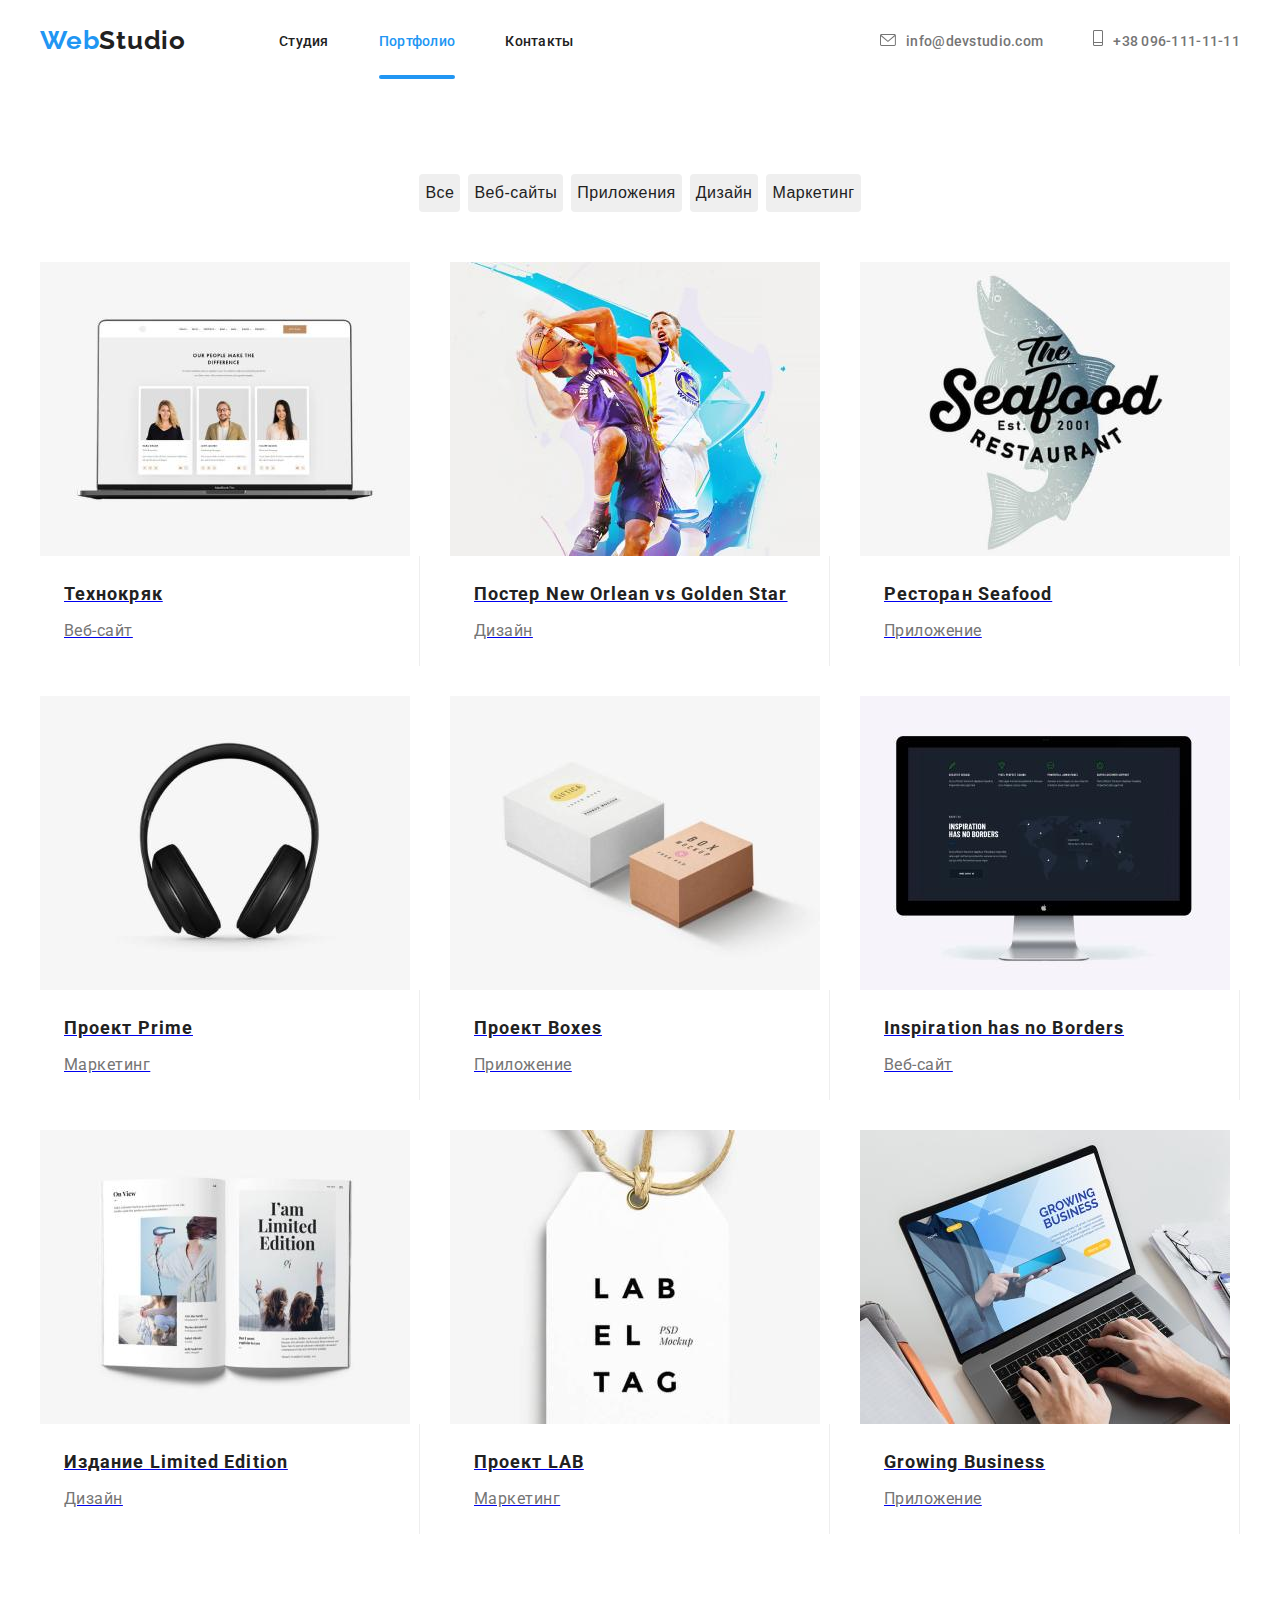
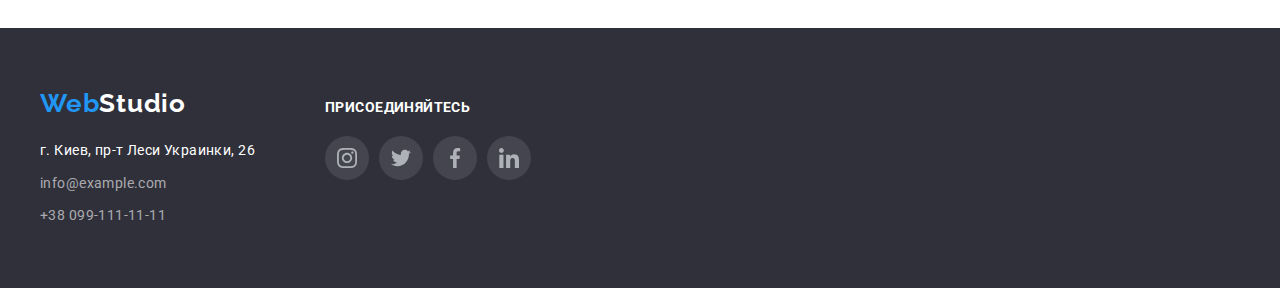
==== portfolio.html @ b7ae753d "animations" ====
<!DOCTYPE html>
<html lang="ru">

<head>
    <meta charset="UTF-8">
    <meta http-equiv="X-UA-Compatible" content="IE=edge">
    <meta name="viewport" content="width=device-width, initial-scale=1.0">
    <title>Portfolio</title>
    <link rel="preconnect" href="https://fonts.googleapis.com">
    <link rel="preconnect" href="https://fonts.gstatic.com" crossorigin>
    <link href="https://fonts.googleapis.com/css2?family=Raleway:wght@700&family=Roboto:wght@400;500;700&display=swap"
        rel="stylesheet">
    <link rel="stylesheet" href="https://cdnjs.cloudflare.com/ajax/libs/modern-normalize/1.1.0/modern-normalize.min.css"
        integrity="sha512-wpPYUAdjBVSE4KJnH1VR1HeZfpl1ub8YT/NKx4PuQ5NmX2tKuGu6U/JRp5y+Y8XG2tV+wKQpNHVUX03MfMFn9Q=="
        crossorigin="anonymous" referrerpolicy="no-referrer" />
    <link rel="stylesheet" href="./css/styles.css" />
</head>

<body>
    <!-----header------>
    <header class="topline">
        <div class="container header-container">
            <a href="#" class="header-logo link"><span class="logo-part">Web</span>Studio</a>
            <nav class="header-nav">
                <ul class="list menu-list">
                    <li class="menu-item"><a href="./index.html" class="menu-link link">Студия</a></li>
                    <li class="menu-item"><a href="./portfolio.html" class="menu-link link current">Портфолио</a></li>
                    <li class="menu-item"><a href="#" class="menu-link link">Контакты</a></li>
                </ul>
            </nav>
            <div class="header-connect">
                <ul class="list list-contacts header-container">
                    <li class="connect-item">
                        <a href="mailto:info@devstudio.com" class="connect-link link">
                            <svg class="special-icon-mail">
                                <use href="./img/sprite-connect.svg#icon-mail"></use>
                            </svg>info@devstudio.com
                        </a>
                    </li>
                    <li class="connect-item">
                        <a href="tel:+380961111111" class="connect-link link">
                            <svg class="special-icon-tel">
                                <use href="./img/sprite-connect.svg#icon-tel"></use>
                            </svg>+38 096-111-11-11
                        </a>
                    </li>
                </ul>
            </div>
        </div>
    </header>
    <!-----examples------>
    <main>
        <section class="section examples">
            <div class="container">
                <ul class="list menu-list menu-list-buttons">
                    <li class="menu-buttons"><button type="button" class="btn btn-portfolio">Все</button></li>
                    <li class="menu-buttons"><button type=" button" class="btn btn-portfolio">Веб-сайты</button></li>
                    <li class="menu-buttons"><button type="button" class="btn btn-portfolio">Приложения</button></li>
                    <li class="menu-buttons"><button type="button" class="btn btn-portfolio">Дизайн</button></li>
                    <li class="menu-buttons"><button type="button" class="btn btn-portfolio">Маркетинг</button></li>
                </ul>
                <ul class="list exsample-list">
                    <li class="example-list-item">
                        <a href="#" class="examples-link">
                            <img src="./img/technokryak-1.jpg" alt="Ноутбук с изображенным сайтом">
                            <div class="example-description">
                                <h2 class="img-title">Технокряк</h2>
                                <p class="img-description">Веб-сайт</p>
                            </div>
                        </a>
                    </li>
                    <li class="example-list-item">
                        <a href="#" class="examples-link">
                            <img src="./img/poster-2.jpg" alt="Баскетболисты">
                            <div class="example-description">
                                <h2 class="img-title">Постер New Orlean vs Golden Star</h2>
                                <p class="img-description">Дизайн</p>
                            </div>
                        </a>
                    </li>
                    <li class="example-list-item">
                        <a href="#" class="examples-link">
                            <img src="./img/seafood-3.jpg" alt="Логотип ресторана">
                            <div class="example-description">
                                <h2 class="img-title">Ресторан Seafood</h2>
                                <p class="img-description">Приложение</p>
                            </div>
                        </a>
                    </li>
                    <li class="example-list-item">
                        <a href="#" class="examples-link">
                            <img src="./img/prime-4.jpg" alt="Наушники">
                            <div class="example-description">
                                <h2 class="img-title">Проект Prime</h2>
                                <p class="img-description">Маркетинг</p>
                            </div>
                        </a>
                    </li>
                    <li class="example-list-item">
                        <a href="#" class="examples-link">
                            <img src="./img/boxes-5.jpg" alt="Две коробки">
                            <div class="example-description">
                                <h2 class="img-title">Проект Boxes</h2>
                                <p class="img-description">Приложение</p>
                            </div>
                        </a>
                    </li>
                    <li class="example-list-item">
                        <a href="#" class="examples-link">
                            <img src="./img/inspiration-6.jpg" alt="Компьютер">
                            <div class="example-description">
                                <h2 class="img-title">Inspiration has no Borders</h2>
                                <p class="img-description">Веб-сайт</p>
                            </div>
                        </a>
                    </li>
                    <li class="example-list-item">
                        <a href="#" class="examples-link">
                            <img src="./img/izdaniye-7.jpg" alt="Журнал">
                            <div class="example-description">
                                <h2 class="img-title">Издание Limited Edition</h2>
                                <p class="img-description">Дизайн</p>
                            </div>
                        </a>
                    </li>
                    <li class="example-list-item">
                        <a href="#" class="examples-link">
                            <img src="./img/lab-8.jpg" alt="Бирка">
                            <div class="example-description">
                                <h2 class="img-title">Проект LAB</h2>
                                <p class="img-description">Маркетинг</p>
                            </div>
                        </a>
                    </li>
                    <li class="example-list-item">
                        <a href="#" class="examples-link">
                            <img src="./img/growing-9.jpg" alt="Ноутбук">
                            <div class="example-description">
                                <h2 class="img-title">Growing Business</h2>
                                <p class="img-description">Приложение</p>
                            </div>
                        </a>
                    </li>
                </ul>
            </div>
        </section>
    </main>
    <!----footer---->

    <footer class="footer">
        <div class="container footer-container">
            <div class="footer-container-special">
                <a href="" class="footer-logo link"><span class="logo-part">Web</span>Studio</a>
                <address>
                    <ul>
                        <li class="footer-item"><a href="https://goo.gl/maps/i2SUqEGefCtZMEda6" target="blank_"
                                rel="noopener noreferrer noopener" class="link adress">г. Киев, пр-т Леси Украинки,
                                26</a>
                        </li>
                        <li class="footer-item"><a href="mailto:info@example.com"
                                class="link footer-mail">info@example.com</a></li>
                        <li class="footer-item"><a href="tel:+380991111111" class="link footer-tel">+38
                                099-111-11-11</a>
                        </li>
                    </ul>
                </address>
            </div>
            <div class="social-contacts">
                <h2 class="footer-offer-text">присоединяйтесь</h2>
                <ul class="social-list-footer list">
                    <li class="social-item-footer">
                        <a href="" class="social-link-footer">
                            <svg class="social-icon" width="20" height="20">
                                <use href="./img/social-sprite.svg#icon-instagram"></use>
                            </svg>
                        </a>
                    </li>
                    <li class="social-item-footer">
                        <a href="" class="social-link-footer">
                            <svg class="social-icon" width="20" height="20">
                                <use href="./img/social-sprite.svg#icon-twitter"></use>
                            </svg>
                        </a>
                    </li>
                    <li class="social-item-footer">
                        <a href="" class="social-link-footer">
                            <svg class="social-icon" width="20" height="20">
                                <use href="./img/social-sprite.svg#icon-facebook"></use>
                            </svg>
                        </a>
                    </li>
                    <li class="social-item-footer">
                        <a href="" class="social-link-footer">
                            <svg class="social-icon" width="20" height="20">
                                <use href="./img/social-sprite.svg#icon-linkedin"></use>
                            </svg>
                        </a>
                    </li>
                </ul>
            </div>
        </div>
    </footer>
</body>

</html>
---- css/styles.css ----
:root {
  --header-text-color: #212121;
  --primary-text-color: #757575;
  --secondary-text-color: #ffffff;
  --third-text-color: #2196f3;
  --primary-title-color: #ffffff;
  --secondary-title-color: #212121;
  --accent-color: #2196f3;
  --background-color: #ffffff;
  --primary-background-color: #2f303a;
  --secondary-background-color: #2196f3;
  --third-background-color: #f5f4fa;
  --main-background-color: #e5e5e5;
  --hover-btn-color: #188ce8;
  --hero-primary-background-color: #c4c4c4;
}

body {
  font-family: "Roboto", sans-serif;
}

p,
h1,
h2,
h3,
h4,
h5,
h6 {
  margin: 0;
}

ul {
  margin: 0;
  padding: 0;
  list-style: none;
}

button {
  cursor: pointer;
}

img {
  display: block;
  max-width: 100%;
  height: auto;
}

.container {
  width: 1200px;
  padding-left: 15px;
  padding-right: 15px;
  margin-left: auto;
  margin-right: auto;
}

.link {
  text-decoration: none;
}

.btn {
  font-weight: 700;
  font-size: 16px;
  line-height: 1.87;

  display: flex;
  align-items: center;
  text-align: center;
  letter-spacing: 0.06em;
  cursor: pointer;
}

.btn-light {
  color: var(--secondary-text-color);
  background-color: var(--secondary-background-color);
}

.section {
  padding: 94px 0;
}

.visually-hidden {
  position: absolute;
  white-space: nowrap;
  width: 1px;
  height: 1px;
  overflow: hidden;
  border: 0;
  padding: 0;
  clip: rect(0 0 0 0);
  clip-path: inset(50%);
  margin: -1px;
}

.menu-link.current::after {
  content: "";
  width: 100%;
  position: absolute;
  height: 4px;
  border-radius: 2px;
  bottom: -30px;
  display: block;
  background-color: var(--accent-color);
}

.menu-link:hover,
.menu-link:focus,
.menu-link.current {
  color: var(--accent-color);
}
/*-------------------header---------------*/

header {
  padding-top: 25px;
  padding-bottom: 24px;
}

.header-container {
  display: flex;
  align-items: center;
  margin-left: auto;
}

.header-logo {
  font-family: "Raleway", sans-serif;
  text-decoration: none;
  font-weight: 700;
  font-size: 26px;
  line-height: 1.19;
  display: inline;
  margin-right: 93px;

  letter-spacing: 0.03em;

  color: var(--header-text-color);
}

.logo-part {
  color: var(--third-text-color);
  font-size: 26px;
}

.header-nav {
  display: flex;
  align-items: center;
}

.menu-list {
  display: flex;
}

.menu-item:not(:last-child) {
  margin-right: 50px;
}

.connect-item:not(:last-child) {
  margin-right: 50px;
}

.menu-link {
  font-weight: 500;
  font-size: 14px;
  line-height: 1.14;
  letter-spacing: 0.02em;
  transition-property: color;
  transition-duration: 250ms;
  transition-timing-function: cubic-bezier(0.4, 0, 0.2, 1);
  transition-delay: 0ms;
  position: relative;

  color: var(--header-text-color);
}

.menu-link:hover,
.menu-link:focus {
  color: var(--accent-color);
}

.header-connect {
  margin-left: auto;
  align-items: center;
  display: flex;
}

.special-icon-mail {
  width: 16px;
  height: 12px;
  align-items: center;
  justify-content: center;
  margin-right: 10px;
  transition-property: fill;
  transition-duration: 250ms;
  transition-timing-function: cubic-bezier(0.4, 0, 0.2, 1);
  transition-delay: 0ms;

  fill: var(--primary-text-color);
}

.special-icon-tel {
  width: 10px;
  height: 16px;
  align-items: center;
  justify-content: center;
  margin-right: 10px;
  transition-property: fill;
  transition-duration: 250ms;
  transition-timing-function: cubic-bezier(0.4, 0, 0.2, 1);
  transition-delay: 0ms;

  fill: var(--primary-text-color);
}

.special-icon-mail:hover,
.special-icon-mail:focus {
  fill: var(--accent-color);
}

.special-icon-tel:hover,
.special-icon-tel:focus {
  fill: var(--accent-color);
}

.connect-link {
  font-weight: 500;
  font-size: 14px;
  line-height: 1.14;
  letter-spacing: 0.02em;
  transition-property: color;
  transition-duration: 250ms;
  transition-timing-function: cubic-bezier(0.4, 0, 0.2, 1);
  transition-delay: ;
  color: var(--primary-text-color);
}

.connect-link:hover,
.connect-link:focus {
  color: var(--accent-color);
}

/*-------------------hero---------------*/

.hero {
  background-color: var(--hero-primary-background-color);
  padding-top: 200px;
  padding-bottom: 200px;
  background-repeat: no-repeat;
  background-position: center;
  background-size: cover;
  background-image: linear-gradient(
      rgba(47, 48, 58, 0.4),
      rgba(47, 48, 58, 0.4)
    ),
    url(../img/background-hero.jpg);
}

.hero-text {
  font-weight: 900;
  font-size: 44px;
  line-height: 1.36;
  width: 696px;
  text-align: center;
  margin: 0 auto;

  letter-spacing: 0.06em;
  text-transform: uppercase;

  color: var(--primary-title-color);
}

.hero-btn {
  min-width: 200px;
  height: 50px;
  border-radius: 4px;
  display: block;
  margin: 0 auto;
  border: transparent;

  margin-top: 30px;
}
/*----------------features-----------------*/
.features-thumb {
  width: 270px;
  height: 120px;
  margin-bottom: 30px;
  background-color: var(--third-background-color);
  border-radius: 4px;
  display: flex;
  justify-content: center;
  align-items: center;
}

.features-icon {
  width: 70px;
  height: 70px;
}

.features-hidden-title {
  display: none;
}

.features-list {
  display: flex;
}

.features-item:not(:last-child) {
  margin-right: 30px;
}

.features-title {
  font-weight: 700;
  font-size: 14px;
  line-height: 1.14;
  letter-spacing: 0.03em;
  text-transform: uppercase;
  margin-bottom: 10px;

  color: var(--secondary-title-color);
}

.features-text {
  font-size: 14px;
  line-height: 1.71;

  letter-spacing: 0.03em;

  color: var(--primary-text-color);
}
/*----------------our-work-----------------*/
.our-work {
  padding-top: 0;
}

.our-work-title {
  font-weight: 700;
  font-size: 36px;
  line-height: 0.76;
  letter-spacing: 0.03em;
  margin: 0 auto;
  text-align: center;

  color: var(--secondary-title-color);
}

.our-work-list {
  display: flex;
  margin-top: 50px;
}

.our-work-item:not(:last-child) {
  margin-right: 30px;
}

.our-work-item {
  position: relative;
  display: flex;
}

.our-work-item-text {
  position: absolute;
  bottom: 0;
  font-weight: 700;
  font-size: 14px;
  line-height: 1.14;
  text-align: center;
  letter-spacing: 0.03em;
  text-transform: uppercase;
  color: var(--secondary-text-color);
}

.our-work-item-text {
  background-color: rgba(47, 48, 58, 0.8);
  width: 100%;
  height: 70px;
  padding-top: 27px;
}

/*----------------team-----------------*/
.team-title {
  font-weight: 700;
  font-size: 36px;
  line-height: 1.16;
  letter-spacing: 0.03em;
  text-align: center;
  margin-bottom: 50px;

  color: var(--secondary-title-color);
}

.team-list {
  display: flex;
}

.team-card {
  width: 270px;
  height: 428px;
  left: 215px;
  top: 1785px;

  background: #ffffff;
  box-shadow: 0px 1px 3px rgba(0, 0, 0, 0.12), 0px 1px 1px rgba(0, 0, 0, 0.14),
    0px 2px 1px rgba(0, 0, 0, 0.2);
  border-radius: 0px 0px 4px 4px;
}

.team-card-item:not(:last-child) {
  margin-right: 30px;
}

.picture-names {
  padding-top: 30px;
  padding-bottom: 30px;
}

.team-card-title {
  font-weight: 500;
  font-size: 16px;
  line-height: 1.18;
  letter-spacing: 0.03em;
  text-align: center;
  margin-bottom: 10px;

  color: var(--secondary-title-color);
}

.team-card-position {
  font-size: 16px;
  line-height: 1.18;
  letter-spacing: 0.03em;
  text-align: center;
  margin-bottom: 16px;

  color: var(--primary-text-color);
}

.team-icon {
  width: 20px;
  height: 20px;
  margin-right: auto;
  justify-content: center;
  align-items: center;
  background-color: var(--accent-color);
}

.team {
  background-color: var(--third-background-color);
}

.social-item {
  width: 44px;
  height: 44px;
  margin-right: 10px;
}

.social-item:last-child {
  margin-right: 0;
}

.social-link {
  width: 100%;
  height: 100%;
  display: block;
  background-color: var(--secondary-text-color);
  border-radius: 50%;
  display: flex;
  align-items: center;
  justify-content: center;

  transition-property: background-color;
  transition-duration: 250ms;
  transition-timing-function: cubic-bezier(0.4, 0, 0.2, 1);
  transition-delay: 0ms;
}

.social-link:hover,
.social-link:focus {
  background-color: var(--accent-color);
}

.social-icon {
  fill: #afb1b8;

  transition-property: fill;
  transition-duration: 250ms;
  transition-timing-function: cubic-bezier(0.4, 0, 0.2, 1);
  transition-delay: 0ms;
}

.social-link:hover .social-icon,
.social-link:focus .social-icon {
  fill: #ffffff;
}

.social-list {
  display: flex;
  justify-content: center;
}
/*-------------------clients---------------*/

.clients-container {
  width: 1170px;
  height: 184px;
}

.clients-list {
  display: flex;
  align-items: center;
  justify-content: center;
}

.clients-item {
  cursor: pointer;
}

.clients-item:not(:first-child) {
  margin-left: auto;
}

.client-icon {
  width: 106px;
  height: 60px;
  align-items: center;
  justify-content: center;

  transition-property: fill;
  transition-duration: 250ms;
  transition-timing-function: cubic-bezier(0.4, 0, 0.2, 1);
  transition-delay: 0ms;
}

.client-icon:focus,
.client-icon:hover {
  color: var(--accent-color);
}

.client-icon {
  fill: #afb1b8;
}

.clients-title {
  text-align: center;
  font-weight: 700;
  font-size: 36px;
  line-height: 42px;
  text-align: center;
  letter-spacing: 0.03em;
  margin-bottom: 50px;
}

.link-client {
  display: flex;
  justify-content: center;
  align-items: center;
  width: 170px;
  height: 92px;
  border: 1px solid #afb1b8;
  box-sizing: border-box;
  border-radius: 4px;
  cursor: pointer;
}

.link-client {
  transition-property: border-color;
  transition-duration: 250ms;
  transition-timing-function: cubic-bezier(0.4, 0, 0.2, 1);
  transition-delay: 0ms;
}

.link-client:hover .client-icon,
.link-client:focus .client-icon {
  fill: var(--accent-color);
}

.link-client:hover,
.link-client:focus {
  border-color: var(--accent-color);
}

/*-------------------footer---------------*/
.footer-container {
  display: flex;
  align-items: baseline;
}

.footer {
  background-color: var(--primary-background-color);
  padding-top: 60px;
  padding-bottom: 60px;
}

.footer-container-special {
  margin-right: 70px;
}

.footer-logo {
  font-family: "Raleway", sans-serif;
  text-decoration: none;
  font-size: 26px;
  font-weight: 700;
  line-height: 1.19;
  display: block;
  margin-bottom: 20px;

  letter-spacing: 0.03em;
  color: var(--secondary-text-color);
}

.footer-item:not(:last-child) {
  margin-bottom: 9px;
}

.adress {
  font-style: normal;
  font-size: 14px;
  line-height: 1.71;
  letter-spacing: 0.03em;

  color: var(--secondary-text-color);
}

.footer-mail {
  font-style: normal;
  font-size: 14px;
  line-height: 1.71;
  letter-spacing: 0.03em;

  color: rgba(255, 255, 255, 0.6);
}

.footer-tel {
  font-style: normal;
  font-size: 14px;
  line-height: 1.71;
  letter-spacing: 0.03em;

  color: rgba(255, 255, 255, 0.6);
}

.footer-offer-text {
  font-weight: 700;
  font-size: 14px;
  line-height: 1.14;
  letter-spacing: 0.03em;
  text-transform: uppercase;

  color: var(--secondary-text-color);
}

.social-contacts {
}

.social-item-footer {
  width: 44px;
  height: 44px;
}

.social-item-footer:not(:last-child) {
  margin-right: 10px;
}

.social-link-footer {
  width: 100%;
  height: 100%;
  display: block;
  background-color: rgba(255, 255, 255, 0.1);
  border-radius: 50%;
  display: flex;
  align-items: center;
  justify-content: center;

  transition-property: background-color;
  transition-duration: 250ms;
  transition-timing-function: cubic-bezier(0.4, 0, 0.2, 1);
  transition-delay: 0ms;
}

.social-link-footer:hover,
.social-link-footer:focus {
  background-color: var(--accent-color);
}

.social-icon-footer {
  fill: #ffffff;
}

.social-icon-footer {
  transition-property: background-color;
  transition-duration: 250ms;
  transition-timing-function: cubic-bezier(0.4, 0, 0.2, 1);
  transition-delay: 0ms;
}

.social-link-footer:hover .social-icon,
.social-link-footer:focus .social-icon {
  fill: #ffffff;
}

.social-list-footer {
  display: flex;
  justify-content: center;
  margin-top: 20px;
}
/* ----------------------portfolio----------------------- */
.btn-portfolio {
  font-weight: 500;
  font-size: 16px;
  line-height: 1.62;
  border: transparent;
  border-radius: 4px;
  height: 38px;

  text-align: center;
  letter-spacing: 0.03em;

  color: var(--header-text-color);
}

.btn-portfolio:hover,
.btn-portfolio:focus {
  background-color: var(--accent-color);
  color: #ffffff;
  box-shadow: 0px 3px 1px rgba(0, 0, 0, 0.1), 0px 1px 2px rgba(0, 0, 0, 0.08),
    0px 2px 2px rgba(0, 0, 0, 0.12);
  border-radius: 4px;
}

/* ----------------------header----------------------- */

.responsibilities {
  background-color: var(--main-background-color);
}

.img-title {
  font-weight: 700;
  font-size: 18px;
  line-height: 2;
  letter-spacing: 0.06em;

  color: var(--secondary-title-color);
}

.img-description {
  font-size: 16px;
  line-height: 1.87;
  letter-spacing: 0.03em;

  color: var(--primary-text-color);
}

.menu-list-buttons {
  display: flex;
  margin-bottom: 50px;

  justify-content: center;
}

.menu-buttons {
  margin-right: 8px;
}

.menu-buttons:last-child {
  margin: 0;
}
/* ----------------------example-list----------------------- */
.exsample-list {
  display: flex;
  flex-wrap: wrap;
  margin-top: -30px;
  margin-left: -30px;
}

.example-list-item {
  margin-top: 30px;
  flex-basis: calc(100% / 3 - 30px);
  margin-left: 30px;
}

.examples-link:hover,
.examples-link:focus {
  box-shadow: 0px 1px 1px rgba(0, 0, 0, 0.12), 0px 4px 4px rgba(0, 0, 0, 0.06),
    1px 4px 6px rgba(0, 0, 0, 0.16);
}

.examples-link {
  display: block;
}

.example-description {
  padding-left: 24px;
  padding-right: 24px;
  padding-bottom: 20px;
  padding-top: 20px;
  border-left: 1px;
  border-bottom: 1px;
  border-right: 1px solid #eeeeee;
}

.img-title {
}

.img-description {
  margin-top: 4px;
}

body {
  margin: 0;
}
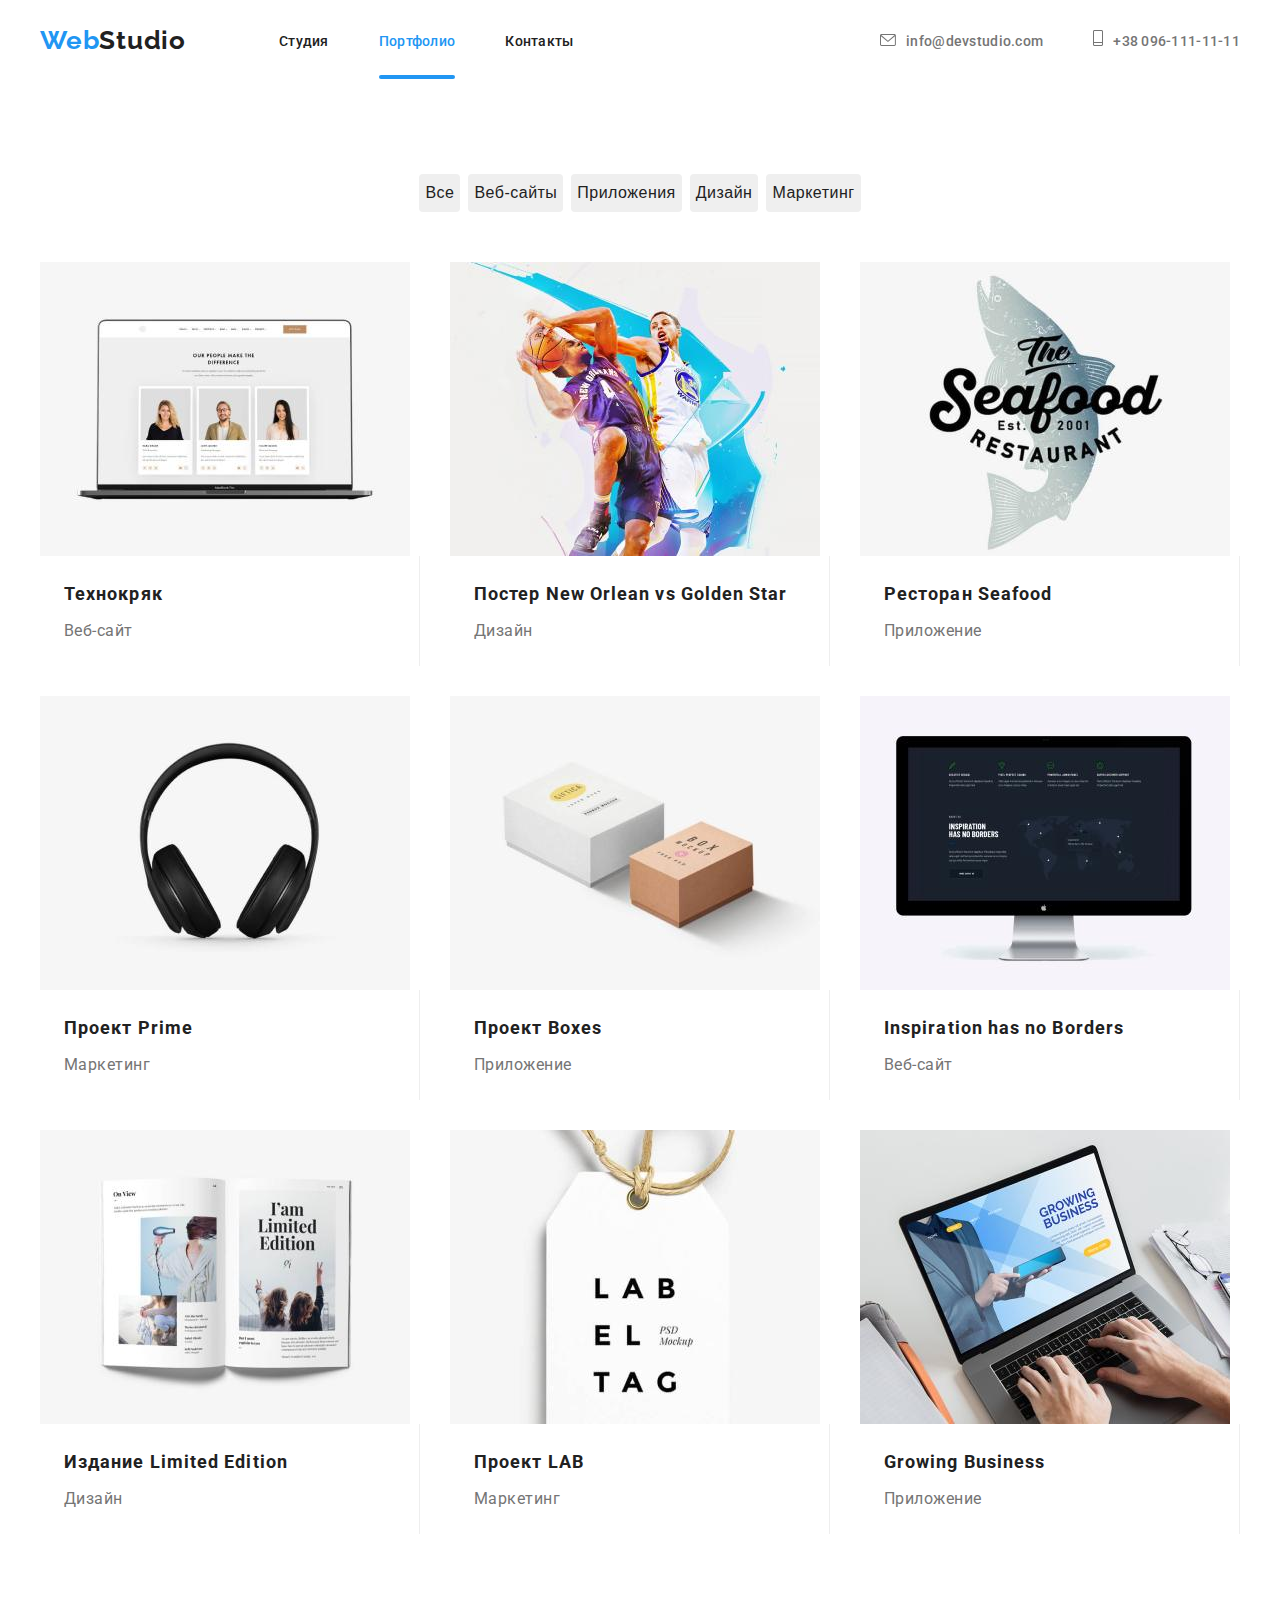
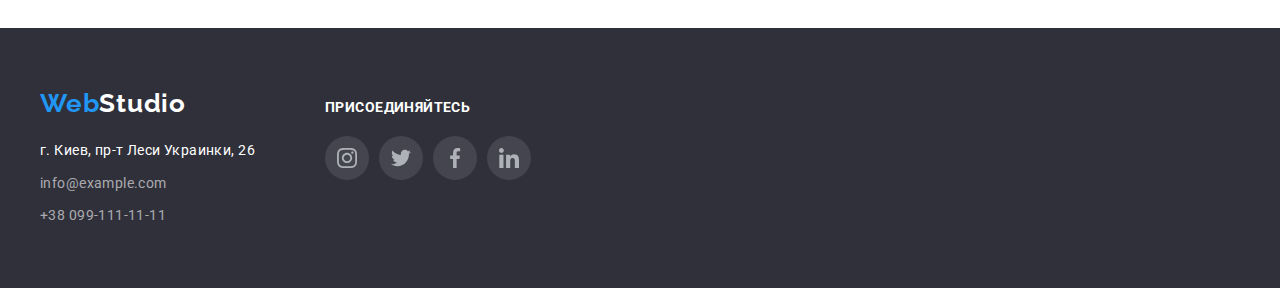
==== commit 4b88d846: "anim" ====
--- a/portfolio.html
+++ b/portfolio.html
@@ -61,7 +61,7 @@
                 </ul>
                 <ul class="list exsample-list">
                     <li class="example-list-item">
-                        <a href="#" class="examples-link">
+                        <a href="#" class="examples-link link">
                             <img src="./img/technokryak-1.jpg" alt="Ноутбук с изображенным сайтом">
                             <div class="example-description">
                                 <h2 class="img-title">Технокряк</h2>
@@ -70,7 +70,7 @@
                         </a>
                     </li>
                     <li class="example-list-item">
-                        <a href="#" class="examples-link">
+                        <a href="#" class="examples-link link">
                             <img src="./img/poster-2.jpg" alt="Баскетболисты">
                             <div class="example-description">
                                 <h2 class="img-title">Постер New Orlean vs Golden Star</h2>
@@ -79,7 +79,7 @@
                         </a>
                     </li>
                     <li class="example-list-item">
-                        <a href="#" class="examples-link">
+                        <a href="#" class="examples-link link">
                             <img src="./img/seafood-3.jpg" alt="Логотип ресторана">
                             <div class="example-description">
                                 <h2 class="img-title">Ресторан Seafood</h2>
@@ -88,7 +88,7 @@
                         </a>
                     </li>
                     <li class="example-list-item">
-                        <a href="#" class="examples-link">
+                        <a href="#" class="examples-link link">
                             <img src="./img/prime-4.jpg" alt="Наушники">
                             <div class="example-description">
                                 <h2 class="img-title">Проект Prime</h2>
@@ -97,7 +97,7 @@
                         </a>
                     </li>
                     <li class="example-list-item">
-                        <a href="#" class="examples-link">
+                        <a href="#" class="examples-link link">
                             <img src="./img/boxes-5.jpg" alt="Две коробки">
                             <div class="example-description">
                                 <h2 class="img-title">Проект Boxes</h2>
@@ -106,7 +106,7 @@
                         </a>
                     </li>
                     <li class="example-list-item">
-                        <a href="#" class="examples-link">
+                        <a href="#" class="examples-link link">
                             <img src="./img/inspiration-6.jpg" alt="Компьютер">
                             <div class="example-description">
                                 <h2 class="img-title">Inspiration has no Borders</h2>
@@ -115,7 +115,7 @@
                         </a>
                     </li>
                     <li class="example-list-item">
-                        <a href="#" class="examples-link">
+                        <a href="#" class="examples-link link">
                             <img src="./img/izdaniye-7.jpg" alt="Журнал">
                             <div class="example-description">
                                 <h2 class="img-title">Издание Limited Edition</h2>
@@ -124,7 +124,7 @@
                         </a>
                     </li>
                     <li class="example-list-item">
-                        <a href="#" class="examples-link">
+                        <a href="#" class="examples-link link">
                             <img src="./img/lab-8.jpg" alt="Бирка">
                             <div class="example-description">
                                 <h2 class="img-title">Проект LAB</h2>
@@ -133,7 +133,7 @@
                         </a>
                     </li>
                     <li class="example-list-item">
-                        <a href="#" class="examples-link">
+                        <a href="#" class="examples-link link">
                             <img src="./img/growing-9.jpg" alt="Ноутбук">
                             <div class="example-description">
                                 <h2 class="img-title">Growing Business</h2>
--- a/css/styles.css
+++ b/css/styles.css
@@ -710,6 +710,11 @@
   text-align: center;
   letter-spacing: 0.03em;
 
+  transition-property: background-color, color;
+  transition-duration: 250ms;
+  transition-timing-function: cubic-bezier(0.4, 0, 0.2, 1);
+  transition-delay: 0ms;
+
   color: var(--header-text-color);
 }
 
@@ -781,6 +786,11 @@
 
 .examples-link {
   display: block;
+
+  transition-property: box-shadow;
+  transition-duration: 250ms;
+  transition-timing-function: cubic-bezier(0.4, 0, 0.2, 1);
+  transition-delay: 0ms;
 }
 
 .example-description {
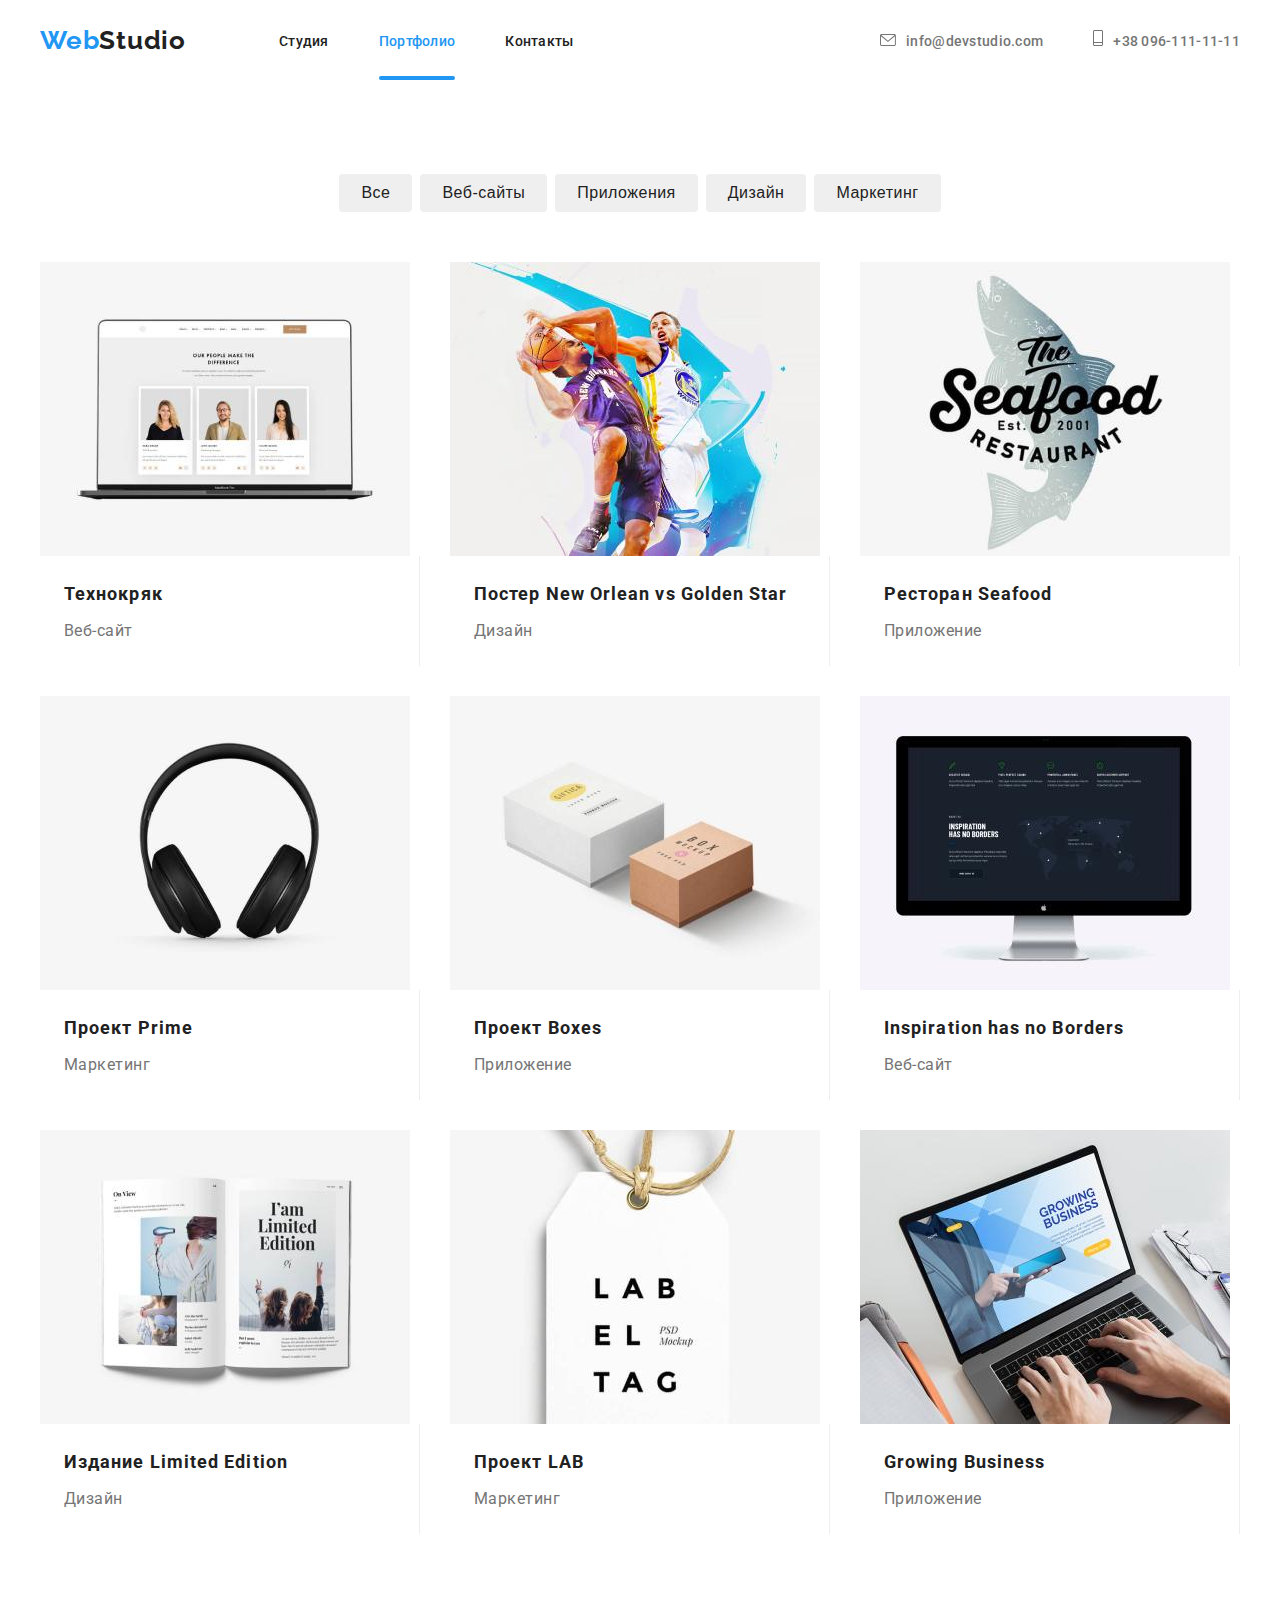
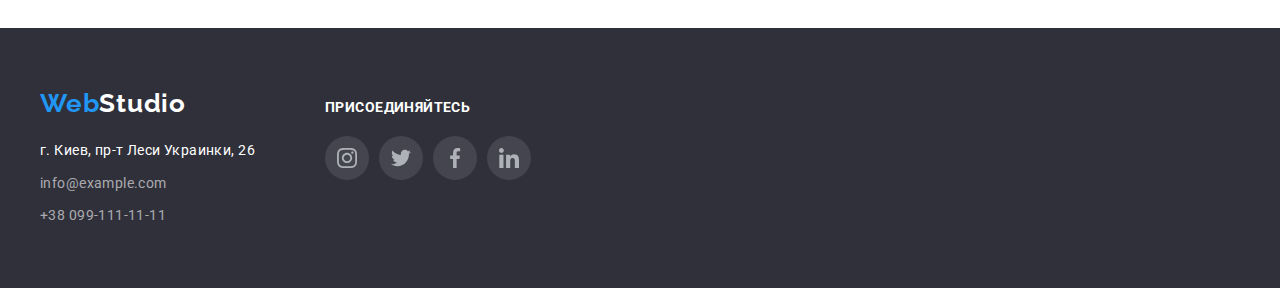
==== commit 202ffa3f: "dkjf" ====
--- a/portfolio.html
+++ b/portfolio.html
@@ -62,7 +62,13 @@
                 <ul class="list exsample-list">
                     <li class="example-list-item">
                         <a href="#" class="examples-link link">
-                            <img src="./img/technokryak-1.jpg" alt="Ноутбук с изображенным сайтом">
+                            <div class="example-list-wrap">
+                                <img src="./img/technokryak-1.jpg" alt="Ноутбук с изображенным сайтом">
+                                <p class="examples-image-text"> Технокряк это современная площадка распространения
+                                    коронавируса. Компании используют эту платформу для цифрового
+                                    шпионажа и атак на защищённые сервера конкурентов.
+                                </p>
+                            </div>
                             <div class="example-description">
                                 <h2 class="img-title">Технокряк</h2>
                                 <p class="img-description">Веб-сайт</p>
@@ -71,7 +77,14 @@
                     </li>
                     <li class="example-list-item">
                         <a href="#" class="examples-link link">
-                            <img src="./img/poster-2.jpg" alt="Баскетболисты">
+                            <div class="example-list-wrap">
+                                <img src="./img/poster-2.jpg" alt="Баскетболисты">
+                                <p class="examples-image-text">Lorem ipsum dolor sit amet consectetur adipisicing elit.
+                                    In praesentium at expedita voluptates corrupti cum, facilis recusandae nostrum.
+                                    Nesciunt porro doloribus adipisci ut perspiciatis quidem, eius inventore ducimus
+                                    mollitia quae.
+                                </p>
+                            </div>
                             <div class="example-description">
                                 <h2 class="img-title">Постер New Orlean vs Golden Star</h2>
                                 <p class="img-description">Дизайн</p>
@@ -80,7 +93,15 @@
                     </li>
                     <li class="example-list-item">
                         <a href="#" class="examples-link link">
-                            <img src="./img/seafood-3.jpg" alt="Логотип ресторана">
+                            <div class="example-list-wrap">
+                                <img src="./img/seafood-3.jpg" alt="Логотип ресторана">
+                                <p class="examples-image-text">Lorem ipsum dolor sit amet consectetur adipisicing elit.
+                                    In praesentium at expedita
+                                    voluptates corrupti cum, facilis recusandae nostrum. Nesciunt porro doloribus
+                                    adipisci ut perspiciatis quidem, eius
+                                    inventore ducimus mollitia quae.
+                                </p>
+                            </div>
                             <div class="example-description">
                                 <h2 class="img-title">Ресторан Seafood</h2>
                                 <p class="img-description">Приложение</p>
@@ -89,7 +110,13 @@
                     </li>
                     <li class="example-list-item">
                         <a href="#" class="examples-link link">
-                            <img src="./img/prime-4.jpg" alt="Наушники">
+                            <div class="example-list-wrap">
+                                <img src="./img/prime-4.jpg" alt="Наушники">
+                                <p class="examples-image-text">Lorem ipsum, dolor sit amet consectetur adipisicing elit.
+                                    Asperiores maiores qui recusandae quo numquam quidem nemo, eaque architecto saepe
+                                    harum ducimus soluta error? Tempore laborum dolore temporibus error, ex vel?
+                                </p>
+                            </div>
                             <div class="example-description">
                                 <h2 class="img-title">Проект Prime</h2>
                                 <p class="img-description">Маркетинг</p>
@@ -98,7 +125,15 @@
                     </li>
                     <li class="example-list-item">
                         <a href="#" class="examples-link link">
-                            <img src="./img/boxes-5.jpg" alt="Две коробки">
+                            <div class="example-list-wrap">
+                                <img src="./img/boxes-5.jpg" alt="Две коробки">
+                                <p class="examples-image-text">Lorem ipsum, dolor sit amet consectetur adipisicing elit.
+                                    Asperiores maiores qui
+                                    recusandae quo numquam quidem nemo, eaque architecto saepe harum ducimus soluta
+                                    error? Tempore laborum dolore
+                                    temporibus error, ex vel?
+                                </p>
+                            </div>
                             <div class="example-description">
                                 <h2 class="img-title">Проект Boxes</h2>
                                 <p class="img-description">Приложение</p>
@@ -107,7 +142,15 @@
                     </li>
                     <li class="example-list-item">
                         <a href="#" class="examples-link link">
-                            <img src="./img/inspiration-6.jpg" alt="Компьютер">
+                            <div class="example-list-wrap">
+                                <img src="./img/inspiration-6.jpg" alt="Компьютер">
+                                <p class="examples-image-text">Lorem ipsum, dolor sit amet consectetur adipisicing elit.
+                                    Asperiores maiores qui
+                                    recusandae quo numquam quidem nemo, eaque architecto saepe harum ducimus soluta
+                                    error? Tempore laborum dolore
+                                    temporibus error, ex vel?
+                                </p>
+                            </div>
                             <div class="example-description">
                                 <h2 class="img-title">Inspiration has no Borders</h2>
                                 <p class="img-description">Веб-сайт</p>
@@ -116,7 +159,15 @@
                     </li>
                     <li class="example-list-item">
                         <a href="#" class="examples-link link">
-                            <img src="./img/izdaniye-7.jpg" alt="Журнал">
+                            <div class="example-list-wrap">
+                                <img src="./img/izdaniye-7.jpg" alt="Журнал">
+                                <p class="examples-image-text">Lorem ipsum, dolor sit amet consectetur adipisicing elit.
+                                    Asperiores maiores qui
+                                    recusandae quo numquam quidem nemo, eaque architecto saepe harum ducimus soluta
+                                    error? Tempore laborum dolore
+                                    temporibus error, ex vel?
+                                </p>
+                            </div>
                             <div class="example-description">
                                 <h2 class="img-title">Издание Limited Edition</h2>
                                 <p class="img-description">Дизайн</p>
@@ -125,7 +176,15 @@
                     </li>
                     <li class="example-list-item">
                         <a href="#" class="examples-link link">
-                            <img src="./img/lab-8.jpg" alt="Бирка">
+                            <div class="example-list-wrap">
+                                <img src="./img/lab-8.jpg" alt="Бирка">
+                                <p class="examples-image-text">Lorem ipsum, dolor sit amet consectetur adipisicing elit.
+                                    Asperiores maiores qui
+                                    recusandae quo numquam quidem nemo, eaque architecto saepe harum ducimus soluta
+                                    error? Tempore laborum dolore
+                                    temporibus error, ex vel?
+                                </p>
+                            </div>
                             <div class="example-description">
                                 <h2 class="img-title">Проект LAB</h2>
                                 <p class="img-description">Маркетинг</p>
@@ -134,7 +193,15 @@
                     </li>
                     <li class="example-list-item">
                         <a href="#" class="examples-link link">
-                            <img src="./img/growing-9.jpg" alt="Ноутбук">
+                            <div class="example-list-wrap">
+                                <img src="./img/growing-9.jpg" alt="Ноутбук">
+                                <p class="examples-image-text">Lorem ipsum, dolor sit amet consectetur adipisicing elit.
+                                    Asperiores maiores qui
+                                    recusandae quo numquam quidem nemo, eaque architecto saepe harum ducimus soluta
+                                    error? Tempore laborum dolore
+                                    temporibus error, ex vel?
+                                </p>
+                            </div>
                             <div class="example-description">
                                 <h2 class="img-title">Growing Business</h2>
                                 <p class="img-description">Приложение</p>
--- a/css/styles.css
+++ b/css/styles.css
@@ -97,7 +97,7 @@
   position: absolute;
   height: 4px;
   border-radius: 2px;
-  bottom: -30px;
+  bottom: -31px;
   display: block;
   background-color: var(--accent-color);
 }
@@ -360,7 +360,6 @@
   font-weight: 700;
   font-size: 14px;
   line-height: 1.14;
-  text-align: center;
   letter-spacing: 0.03em;
   text-transform: uppercase;
   color: var(--secondary-text-color);
@@ -370,7 +369,9 @@
   background-color: rgba(47, 48, 58, 0.8);
   width: 100%;
   height: 70px;
-  padding-top: 27px;
+  display: flex;
+  justify-content: center;
+  align-items: center;
 }
 
 /*----------------team-----------------*/
@@ -698,6 +699,48 @@
   justify-content: center;
   margin-top: 20px;
 }
+
+.backdrop {
+  width: 100vw;
+  height: 100vh;
+  background-color: rgba(0, 0, 0, 0.2);
+  position: fixed;
+  top: 0;
+  transition: opacity 500ms cubic-bezier(0.4, 0, 0.2, 1),
+    visibility 500ms cubic-bezier(0.4, 0, 0.2, 1);
+}
+
+.modal {
+  position: absolute;
+  width: 528px;
+  min-height: 581px;
+  background-color: var(--secondary-text-color);
+  border-radius: 4px;
+  top: 50%;
+  left: 50%;
+  transform: translate(-50%, -50%);
+}
+
+.modal-btn {
+  border: 1px solid rgba(0, 0, 0, 0.1);
+  background-color: transparent;
+  width: 30px;
+  height: 30px;
+  border-radius: 50%;
+  position: absolute;
+  top: 8px;
+  right: 8px;
+  display: flex;
+  align-items: center;
+  justify-content: center;
+}
+
+.backdrop.is-hidden {
+  visibility: hidden;
+  opacity: 0;
+  pointer-events: none;
+}
+
 /* ----------------------portfolio----------------------- */
 .btn-portfolio {
   font-weight: 500;
@@ -706,6 +749,7 @@
   border: transparent;
   border-radius: 4px;
   height: 38px;
+  padding: 6px 22px;
 
   text-align: center;
   letter-spacing: 0.03em;
@@ -778,6 +822,33 @@
   margin-left: 30px;
 }
 
+.example-list-wrap {
+  position: relative;
+  overflow: hidden;
+}
+
+.examples-image-text {
+  position: absolute;
+  top: 0;
+  left: 0;
+  font-style: normal;
+  font-weight: normal;
+  font-size: 18px;
+  line-height: 1.56;
+  color: #ffffff;
+  background-color: rgba(33, 150, 243, 0.9);
+  padding: 63px 24px;
+  height: 100%;
+  transform: translateY(100%);
+  transition: transform 250ms cubic-bezier(0.4, 0, 0.2, 1);
+
+  letter-spacing: 0.03em;
+}
+
+.example-list-item:hover .examples-image-text {
+  transform: translateY(0);
+}
+
 .examples-link:hover,
 .examples-link:focus {
   box-shadow: 0px 1px 1px rgba(0, 0, 0, 0.12), 0px 4px 4px rgba(0, 0, 0, 0.06),
@@ -790,7 +861,6 @@
   transition-property: box-shadow;
   transition-duration: 250ms;
   transition-timing-function: cubic-bezier(0.4, 0, 0.2, 1);
-  transition-delay: 0ms;
 }
 
 .example-description {
